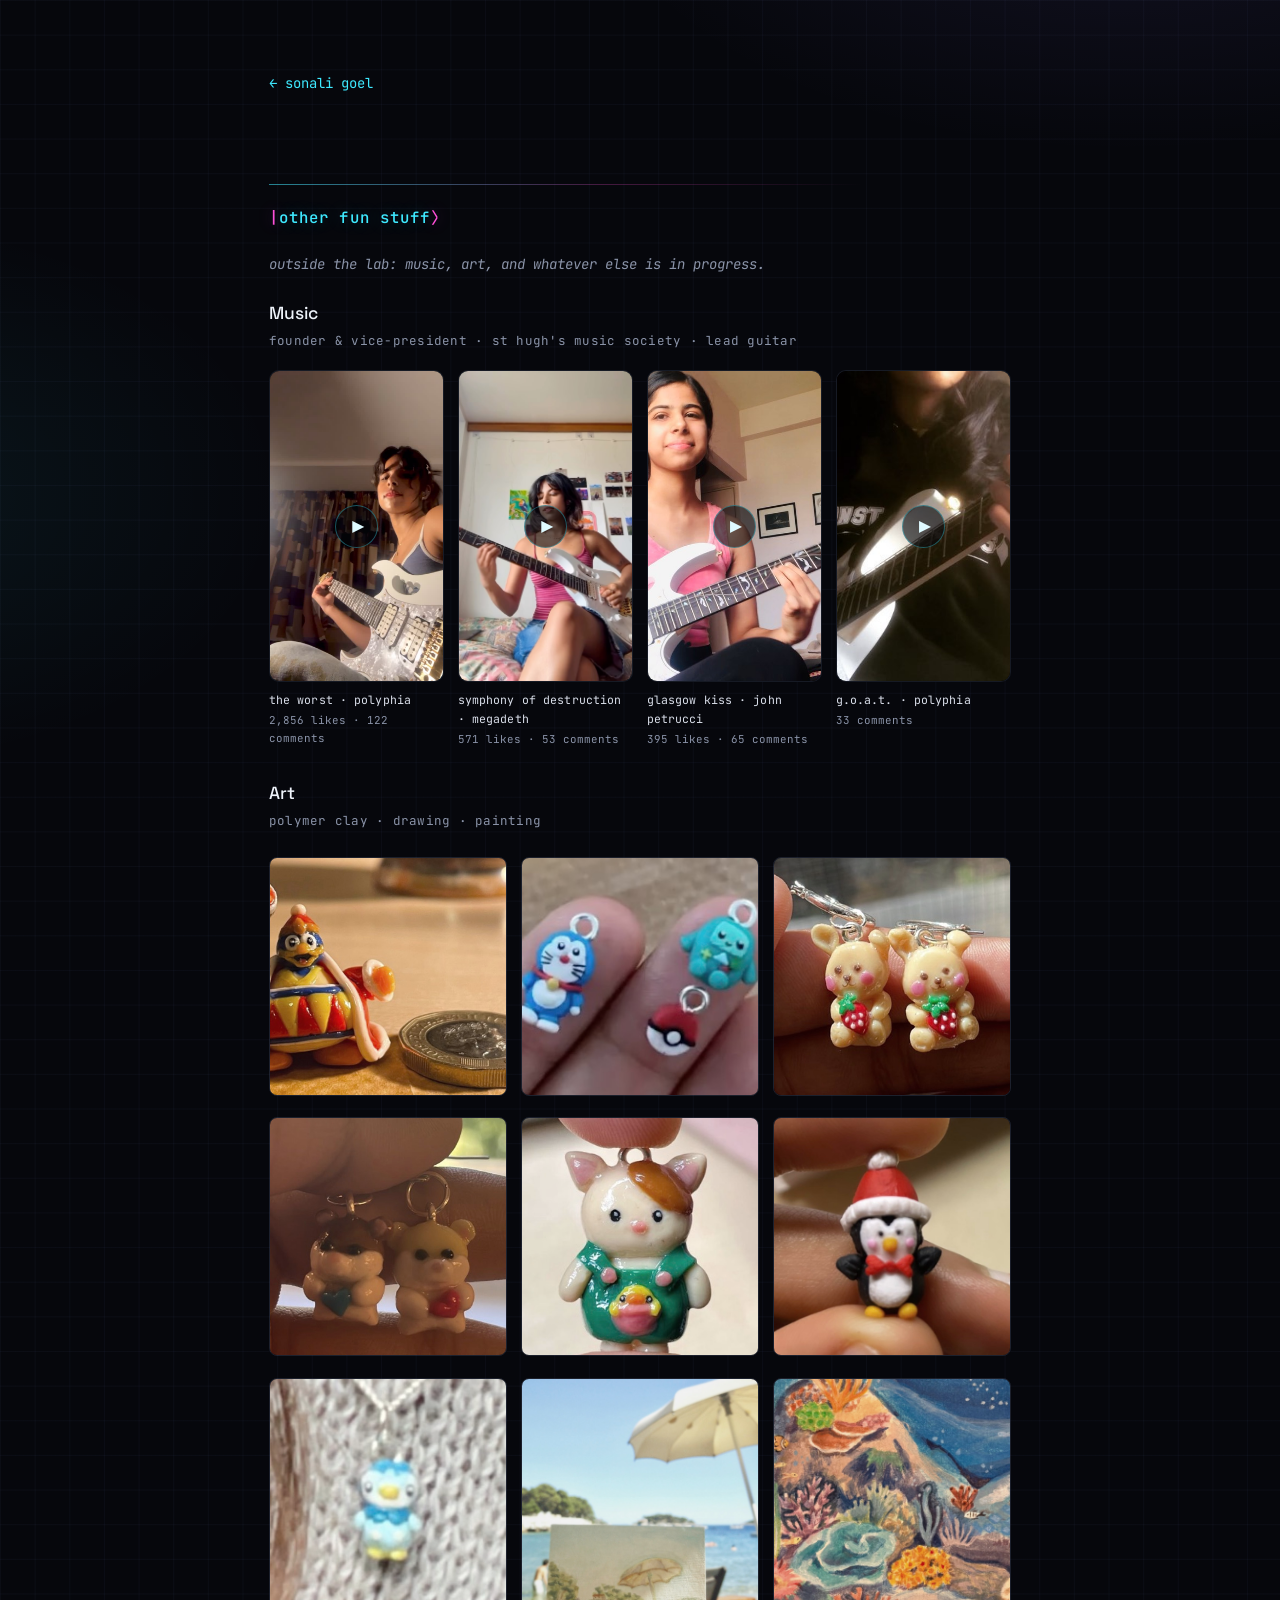
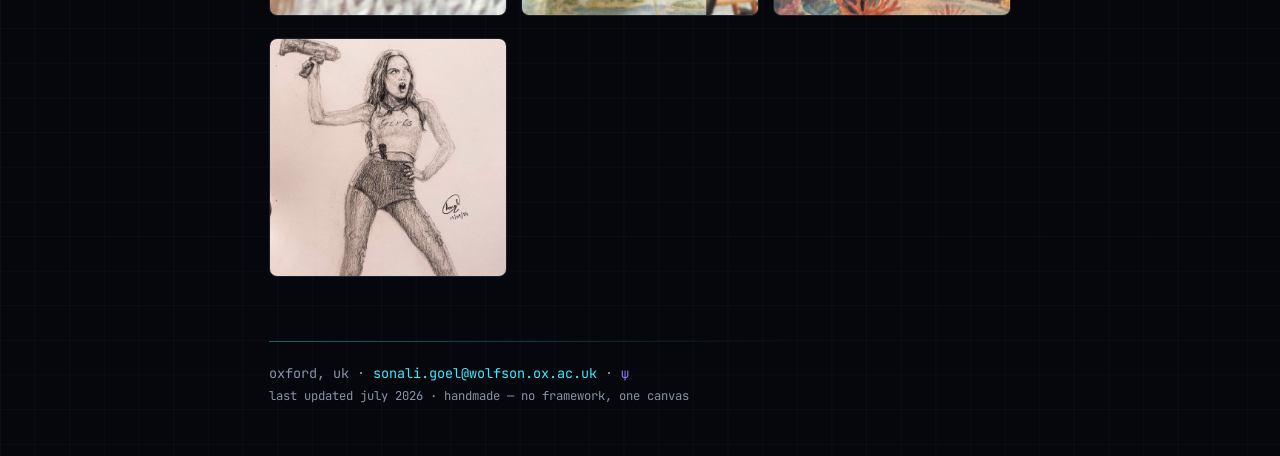
==== life.html @ 5a250461 "Initial commit: personal website" ====
<!DOCTYPE html>
<html lang="en">
<head>
  <meta charset="utf-8">
  <meta name="viewport" content="width=device-width, initial-scale=1">
  <title>Life — Sonali Goel</title>
  <meta name="description" content="Sonali Goel outside the lab — music, art, and everything else.">
  <meta name="theme-color" content="#06070c">
  <link rel="icon" href="data:image/svg+xml,%3Csvg xmlns='http://www.w3.org/2000/svg' viewBox='0 0 64 64'%3E%3Crect width='64' height='64' rx='12' fill='%2306070c'/%3E%3Ctext x='32' y='46' font-family='Georgia,serif' font-size='40' fill='%233ee9ff' text-anchor='middle'%3E%CF%88%3C/text%3E%3C/svg%3E">
  <link rel="preconnect" href="https://fonts.googleapis.com">
  <link rel="preconnect" href="https://fonts.gstatic.com" crossorigin>
  <link href="https://fonts.googleapis.com/css2?family=Space+Grotesk:wght@400;500;700&family=JetBrains+Mono:ital,wght@0,400;0,500;1,400&display=swap" rel="stylesheet">
  <link rel="stylesheet" href="style.css">
</head>
<body>

<!-- Everything non-research lives here. Same editing rules as index.html —
     see the guide comment at the top of that file (plain-text editors only).
     Each thing you do is one <article class="entry"> block: copy the Music
     block to add photography, climbing, whatever. -->

<a class="post-back" href="index.html">&larr; sonali goel</a>

<section id="life">
  <h2><span class="ket">|</span>other fun stuff<span class="ket">&#10217;</span></h2>
  <p class="empty">outside the lab: music, art, and whatever else is in progress.</p>

  <article class="entry">
    <h3>Music</h3>
    <p class="meta">founder &amp; vice-president · st hugh's music society · lead guitar</p>
    <p> </p>
    <div class="videos">
      <!-- Video tiles: poster frame + play badge, clicking opens the post on
           Instagram. Posters live at assets/music-N-poster.jpg. Stats are a
           snapshot (july 2026) — edit the numbers by hand or ask Claude to
           refresh them. Add a tile by copying a <figure> block. -->
      <figure class="clip">
        <a class="clip-link" href="https://www.instagram.com/p/DTikcwgjMxD/" target="_blank" rel="noopener">
          <img src="assets/music-1-poster.jpg" alt="Playing The Worst by Polyphia" onerror="this.closest('figure').remove()">
          <span class="play" aria-hidden="true">&#9654;</span>
        </a>
        <figcaption>
          <span class="clip-title">the worst · polyphia</span>
          <span class="clip-stats" title="on instagram, july 2026">2,856 likes · 122 comments</span>
        </figcaption>
      </figure>
      <figure class="clip">
        <a class="clip-link" href="https://www.instagram.com/reel/DY93eHCtGaY/" target="_blank" rel="noopener">
          <img src="assets/music-2-poster.jpg" alt="Playing the Symphony of Destruction solo by Megadeth" onerror="this.closest('figure').remove()">
          <span class="play" aria-hidden="true">&#9654;</span>
        </a>
        <figcaption>
          <span class="clip-title">symphony of destruction · megadeth</span>
          <span class="clip-stats" title="on instagram, july 2026">571 likes · 53 comments</span>
        </figcaption>
      </figure>
      <figure class="clip">
        <a class="clip-link" href="https://www.instagram.com/reel/CEoz9W8HP42/" target="_blank" rel="noopener">
          <img src="assets/music-3-poster.jpg" alt="Playing Glasgow Kiss by John Petrucci" onerror="this.closest('figure').remove()">
          <span class="play" aria-hidden="true">&#9654;</span>
        </a>
        <figcaption>
          <span class="clip-title">glasgow kiss · john petrucci</span>
          <span class="clip-stats" title="on instagram, july 2026">395 likes · 65 comments</span>
        </figcaption>
      </figure>
      <figure class="clip">
        <a class="clip-link" href="https://www.instagram.com/reel/CByLW_cnwPm/" target="_blank" rel="noopener">
          <img src="assets/music-4-poster.jpg" alt="Playing G.O.A.T. by Polyphia" onerror="this.closest('figure').remove()">
          <span class="play" aria-hidden="true">&#9654;</span>
        </a>
        <figcaption>
          <span class="clip-title">g.o.a.t. · polyphia</span>
          <span class="clip-stats" title="on instagram, july 2026">33 comments</span>
        </figcaption>
      </figure>
    </div>
  </article>

  <article class="entry">
    <h3>Art</h3>
    <p class="meta">polymer clay · drawing · painting</p>
    <p></p>
    <div class="gallery">
      <!-- Drop photos into assets/ named art-1.jpg, art-2.jpg, ... and they appear
           here automatically; missing ones hide themselves. Lead with the clay.
           Need more than 8? Copy a line. Update alt text to describe each piece. -->
      <a href="assets/art-1.jpg"><img src="assets/art-1.jpg" alt="Polymer clay King Dedede figurine next to a one-pound coin for scale" onerror="this.parentElement.remove()"></a>
      <a href="assets/art-2.jpg"><img src="assets/art-2.jpg" alt="Polymer clay Doraemon, Substitute, and Poke Ball charms" onerror="this.parentElement.remove()"></a>
      <a href="assets/art-3.jpg"><img src="assets/art-3.jpg" alt="Polymer clay bunny earrings holding strawberries" onerror="this.parentElement.remove()"></a>
      <a href="assets/art-4.jpg"><img src="assets/art-4.jpg" alt="Polymer clay hamster earrings holding hearts" onerror="this.parentElement.remove()"></a>
      <a href="assets/art-5.jpg"><img src="assets/art-5.jpg" alt="Polymer clay cat charm wearing duck overalls" onerror="this.parentElement.remove()"></a>
      <a href="assets/art-6.jpg"><img src="assets/art-6.jpg" alt="Polymer clay penguin with a santa hat and bow tie" onerror="this.parentElement.remove()"></a>
      <a href="assets/art-7.jpg"><img src="assets/art-7.jpg" alt="Polymer clay Piplup pendant worn on a necklace" onerror="this.parentElement.remove()"></a>
      <a href="assets/art-8.jpg"><img src="assets/art-8.jpg" alt="Watercolor of a beach umbrella and bay, held up against the scene it was painted from" onerror="this.parentElement.remove()"></a>
      <a href="assets/art-9.jpg"><img src="assets/art-9.jpg" alt="Painting of a coral reef with fish, starfish, and sea urchins" onerror="this.parentElement.remove()"></a>
      <a href="assets/art-10.jpg"><img src="assets/art-10.jpg" alt="Pencil drawing of a woman shouting into a megaphone" onerror="this.parentElement.remove()"></a>
      <a href="assets/art-11.jpg"><img src="assets/art-11.jpg" alt="EVA foam halloween costume" onerror="this.parentElement.remove()"></a>
    </div>
  </article>
</section>

<footer>
  <p>oxford, uk ·
  <a href="mailto:sonali.goel@wolfson.ox.ac.uk">sonali.goel@wolfson.ox.ac.uk</a> ·
  <span class="psi">&psi;</span><br>
  <span class="fine">last updated july 2026 · handmade — no framework, one canvas</span></p>
</footer>

</body>
</html>
---- style.css ----
/* Sonali Goel — personal site
   Quantum neon: dark-native, Space Grotesk + JetBrains Mono,
   cyan/magenta/violet accents, Bloch-sphere hero. */

:root {
  --bg: #06070c;
  --ink: #d9dee9;
  --bright: #eef3fa;
  --dim: #8a93a8;
  --cyan: #3ee9ff;
  --magenta: #ff4fd8;
  --violet: #8f7bff;
  --hair: rgba(140, 160, 220, 0.16);
  --glow-c: rgba(62, 233, 255, 0.25);
}

* { box-sizing: border-box; }

html { font-size: 16.5px; }

body {
  margin: 0 auto;
  max-width: 48rem;
  padding: 4.2rem 1.5rem 3rem;
  color: var(--ink);
  font-family: "Space Grotesk", system-ui, -apple-system, sans-serif;
  line-height: 1.66;
  background-color: var(--bg);
  background-image:
    radial-gradient(56rem 32rem at 88% -8%, rgba(143, 123, 255, 0.11), transparent 60%),
    radial-gradient(44rem 28rem at -12% 24%, rgba(62, 233, 255, 0.07), transparent 60%),
    linear-gradient(rgba(120, 140, 220, 0.045) 1px, transparent 1px),
    linear-gradient(90deg, rgba(120, 140, 220, 0.045) 1px, transparent 1px);
  background-size: auto, auto, 100% 2.1rem, 2.1rem 100%;
  text-rendering: optimizeLegibility;
  -webkit-font-smoothing: antialiased;
}

::selection { background: rgba(255, 79, 216, 0.35); }

.mono, .role, .tagline, .links, .meta, .empty, h2, .fine, .post-back {
  font-family: "JetBrains Mono", ui-monospace, "SF Mono", Menlo, monospace;
}

/* ---------- hero ---------- */

.hero {
  position: relative;
  display: grid;
  grid-template-columns: 1fr 300px;
  gap: 1.8rem;
  align-items: center;
}

h1 {
  margin: 0;
  font-size: 2.55rem;
  font-weight: 700;
  letter-spacing: -0.02em;
  line-height: 1.1;
  background: linear-gradient(93deg, var(--bright) 0%, var(--bright) 38%,
              var(--cyan) 62%, var(--violet) 82%, var(--magenta) 100%);
  -webkit-background-clip: text;
  background-clip: text;
  color: transparent;
  filter: drop-shadow(0 0 22px rgba(62, 233, 255, 0.16));
}

.role {
  margin: 0.55rem 0 0;
  font-size: 0.82rem;
  letter-spacing: 0.03em;
  color: var(--dim);
}

.tagline {
  margin: 1.25rem 0 0;
  font-size: 0.92rem;
  min-height: 2.9em;
  color: var(--ink);
}

.tagline .prompt { color: var(--magenta); }

.cursor {
  color: var(--cyan);
  animation: blink 1.1s steps(1) infinite;
}

@keyframes blink { 50% { opacity: 0; } }

.links {
  margin-top: 1.1rem;
  font-size: 0.84rem;
  letter-spacing: 0.02em;
}

.links a {
  color: var(--cyan);
  text-decoration: none;
  margin-right: 0.65rem;
  transition: text-shadow 140ms ease, color 140ms ease;
}

.links a:hover { text-shadow: 0 0 12px var(--glow-c); color: #9df3ff; }

#bloch {
  width: 300px;
  aspect-ratio: 1;
  display: block;
  justify-self: end;
}

/* ---------- intro ---------- */

.intro { margin-top: 2.4rem; }
.intro p { margin: 0; font-size: 1.0rem; }

em { font-style: normal; color: #b9abff; }

/* ---------- sections ---------- */

section { margin-top: 3rem; }

h2 {
  margin: 0 0 1.3rem;
  padding-top: 1.2rem;
  border-top: 1px solid;
  border-image: linear-gradient(90deg, rgba(62, 233, 255, 0.55),
                rgba(255, 79, 216, 0.25) 45%, transparent 80%) 1;
  font-size: 0.95rem;
  font-weight: 500;
  letter-spacing: 0.07em;
  color: var(--cyan);
  text-shadow: 0 0 16px var(--glow-c);
}

h2 .ket { color: var(--magenta); text-shadow: 0 0 14px rgba(255, 79, 216, 0.35); }

/* ---------- entries ---------- */

#research { counter-reset: entry; }

.entry { position: relative; margin: 0 0 1.9rem; }
#research .entry { counter-increment: entry; padding-left: 2.5rem; }
.entry:last-child { margin-bottom: 0; }

#research .entry::before {
  content: counter(entry, decimal-leading-zero);
  position: absolute;
  left: 0;
  top: 0.28rem;
  font-family: "JetBrains Mono", ui-monospace, monospace;
  font-size: 0.72rem;
  color: var(--violet);
  opacity: 0.9;
  transition: color 140ms ease, text-shadow 140ms ease;
}

.entry:hover::before { color: var(--cyan); text-shadow: 0 0 10px var(--glow-c); }

.entry h3 {
  margin: 0;
  font-size: 1.06rem;
  font-weight: 500;
  letter-spacing: 0.005em;
  color: var(--bright);
  transition: text-shadow 140ms ease;
}

.entry:hover h3 { text-shadow: 0 0 14px var(--glow-c); }

.entry h3 a {
  color: inherit;
  text-decoration: underline;
  text-decoration-style: dotted;
  text-decoration-thickness: 1px;
  text-decoration-color: rgba(62, 233, 255, 0.45);
  text-underline-offset: 4px;
}

.entry h3 a::after {
  content: " [" attr(data-link) " \2197]";
  font-family: "JetBrains Mono", ui-monospace, monospace;
  font-weight: 400;
  font-size: 0.72em;
  letter-spacing: 0.02em;
  color: var(--cyan);
  text-shadow: 0 0 12px var(--glow-c);
  white-space: nowrap;
}

.entry h3 a:hover {
  text-decoration-style: solid;
  text-decoration-color: var(--cyan);
}

.entry .meta {
  margin: 0.18rem 0 0.4rem;
  font-size: 0.76rem;
  letter-spacing: 0.02em;
  text-transform: lowercase;
  color: var(--dim);
}

.meta .hl { color: var(--magenta); }

.entry p { margin: 0; font-size: 0.95rem; }

.empty {
  margin: 0;
  font-size: 0.85rem;
  font-style: italic;
  color: var(--dim);
}

.empty + .entry { margin-top: 1.4rem; }

/* ---------- portrait & gallery ---------- */

.about-flex {
  display: grid;
  grid-template-columns: 1fr 176px;
  gap: 1.7rem;
  align-items: start;
}

.about-flex p { margin: 0; }

.portrait {
  width: 100%;
  aspect-ratio: 4 / 5;
  object-fit: cover;
  border-radius: 12px;
  border: 1px solid rgba(120, 140, 220, 0.35);
  box-shadow: 0 0 0 1px rgba(62, 233, 255, 0.12), 0 0 30px rgba(143, 123, 255, 0.16);
  filter: saturate(0.8);
  transition: filter 160ms ease, box-shadow 160ms ease;
}

.portrait:hover {
  filter: none;
  box-shadow: 0 0 0 1px rgba(62, 233, 255, 0.3), 0 0 32px rgba(62, 233, 255, 0.2);
}

.gallery {
  display: grid;
  grid-template-columns: repeat(3, 1fr);
  gap: 0.8rem;
  margin-top: 1.5rem;
}

.gallery a { display: block; }

.videos {
  display: grid;
  grid-template-columns: repeat(4, 1fr);
  gap: 0.8rem;
  margin-top: 1.1rem;
}

.clip-link {
  position: relative;
  display: block;
  aspect-ratio: 9 / 16;
  border-radius: 10px;
  overflow: hidden;
  border: 1px solid var(--hair);
  background: #000;
  transition: border-color 160ms ease, box-shadow 160ms ease;
}

.clip-link img {
  width: 100%;
  height: 100%;
  object-fit: cover;
  display: block;
}

.clip-link .play {
  position: absolute;
  inset: 0;
  margin: auto;
  width: 2.6rem;
  height: 2.6rem;
  display: grid;
  place-items: center;
  padding-left: 0.2rem;
  border-radius: 50%;
  background: rgba(6, 7, 12, 0.6);
  border: 1px solid rgba(62, 233, 255, 0.35);
  color: #dffaff;
  font-size: 0.95rem;
  transition: background 160ms ease, border-color 160ms ease, box-shadow 160ms ease;
}

.clip-link:hover {
  border-color: rgba(62, 233, 255, 0.5);
  box-shadow: 0 0 18px rgba(62, 233, 255, 0.15);
}

.clip-link:hover .play {
  background: rgba(6, 7, 12, 0.75);
  border-color: var(--cyan);
  box-shadow: 0 0 16px rgba(62, 233, 255, 0.35);
}

.videos figure { margin: 0; }

.videos figcaption {
  font-family: "JetBrains Mono", ui-monospace, monospace;
  margin-top: 0.45rem;
}

.clip-title {
  display: block;
  font-size: 0.7rem;
  letter-spacing: 0.01em;
  color: var(--ink);
}

.clip-stats {
  display: block;
  margin-top: 0.12rem;
  font-size: 0.66rem;
  color: var(--dim);
}

.gallery img {
  width: 100%;
  aspect-ratio: 1;
  object-fit: cover;
  border-radius: 8px;
  border: 1px solid var(--hair);
  filter: saturate(0.8);
  transition: filter 160ms ease, border-color 160ms ease, box-shadow 160ms ease;
}

.gallery img:hover {
  filter: none;
  border-color: rgba(62, 233, 255, 0.5);
  box-shadow: 0 0 18px rgba(62, 233, 255, 0.15);
}

/* ---------- demo figure (disorder page) ---------- */

.demo { margin: 1.7rem 0 1.6rem; }

.demo a {
  display: block;
  border: 1px solid var(--hair);
  border-radius: 10px;
  overflow: hidden;
  background: #fff;
  transition: border-color 160ms ease, box-shadow 160ms ease;
}

.demo a:hover {
  border-color: rgba(62, 233, 255, 0.5);
  box-shadow: 0 0 18px rgba(62, 233, 255, 0.15);
}

.demo img { width: 100%; display: block; }

.demo figcaption {
  font-family: "JetBrains Mono", ui-monospace, monospace;
  font-size: 0.72rem;
  line-height: 1.55;
  color: var(--dim);
  margin-top: 0.55rem;
}

#disorder p { font-size: 0.98rem; margin: 0 0 1rem; }
#disorder .empty { margin-bottom: 0; }

/* ---------- links ---------- */

a {
  color: var(--cyan);
  text-decoration: underline;
  text-decoration-thickness: 1px;
  text-underline-offset: 3px;
  text-decoration-color: rgba(62, 233, 255, 0.35);
  transition: text-decoration-color 140ms ease, text-shadow 140ms ease;
}

a:hover { text-decoration-color: var(--cyan); text-shadow: 0 0 12px var(--glow-c); }

:focus-visible { outline: 1.5px solid var(--magenta); outline-offset: 3px; }

/* ---------- footer ---------- */

footer {
  margin-top: 3.4rem;
  padding-top: 1.2rem;
  border-top: 1px solid;
  border-image: linear-gradient(90deg, rgba(62, 233, 255, 0.4), transparent 70%) 1;
  font-size: 0.82rem;
  font-family: "JetBrains Mono", ui-monospace, monospace;
  color: var(--dim);
}

footer p { margin: 0; }
footer a { color: var(--cyan); text-decoration: none; }
.psi { color: var(--violet); }
.fine { font-size: 0.74rem; }

/* ---------- post pages ---------- */

.post-back {
  display: inline-block;
  margin-bottom: 2.4rem;
  font-size: 0.84rem;
  color: var(--cyan);
  text-decoration: none;
}

.post h1 { font-size: 1.75rem; }

.post .meta {
  margin: 0.4rem 0 0;
  font-family: "JetBrains Mono", ui-monospace, monospace;
  font-size: 0.8rem;
  color: var(--dim);
}

.post-body { margin-top: 2rem; }
.post-body p { margin: 0 0 1rem; }

.post-body h2 {
  border: 0;
  padding: 0;
  margin: 2rem 0 0.6rem;
  font-family: "Space Grotesk", system-ui, sans-serif;
  font-size: 1.12rem;
  font-weight: 600;
  letter-spacing: 0;
  color: var(--bright);
  text-shadow: none;
}

.post-body code {
  font-family: "JetBrains Mono", ui-monospace, monospace;
  font-size: 0.85em;
  color: #a7eeff;
  background: rgba(62, 233, 255, 0.07);
  border: 1px solid rgba(62, 233, 255, 0.16);
  padding: 0.06em 0.32em;
  border-radius: 4px;
}

/* ---------- small screens ---------- */

@media (max-width: 720px) {
  html { font-size: 16px; }
  body { padding-top: 3rem; }
  .hero { grid-template-columns: 1fr; }
  h1 { font-size: 2.05rem; }
  .about-flex { grid-template-columns: 1fr; }
  .portrait { order: -1; width: 156px; }
  .gallery { grid-template-columns: repeat(2, 1fr); }
  .videos { grid-template-columns: repeat(2, 1fr); }
  #bloch {
    position: absolute;
    top: -1.6rem;
    right: -1.8rem;
    width: 220px;
    opacity: 0.33;
    z-index: -1;
  }
}

/* ---------- reduced motion ---------- */

@media (prefers-reduced-motion: reduce) {
  .cursor { animation: none; }
}
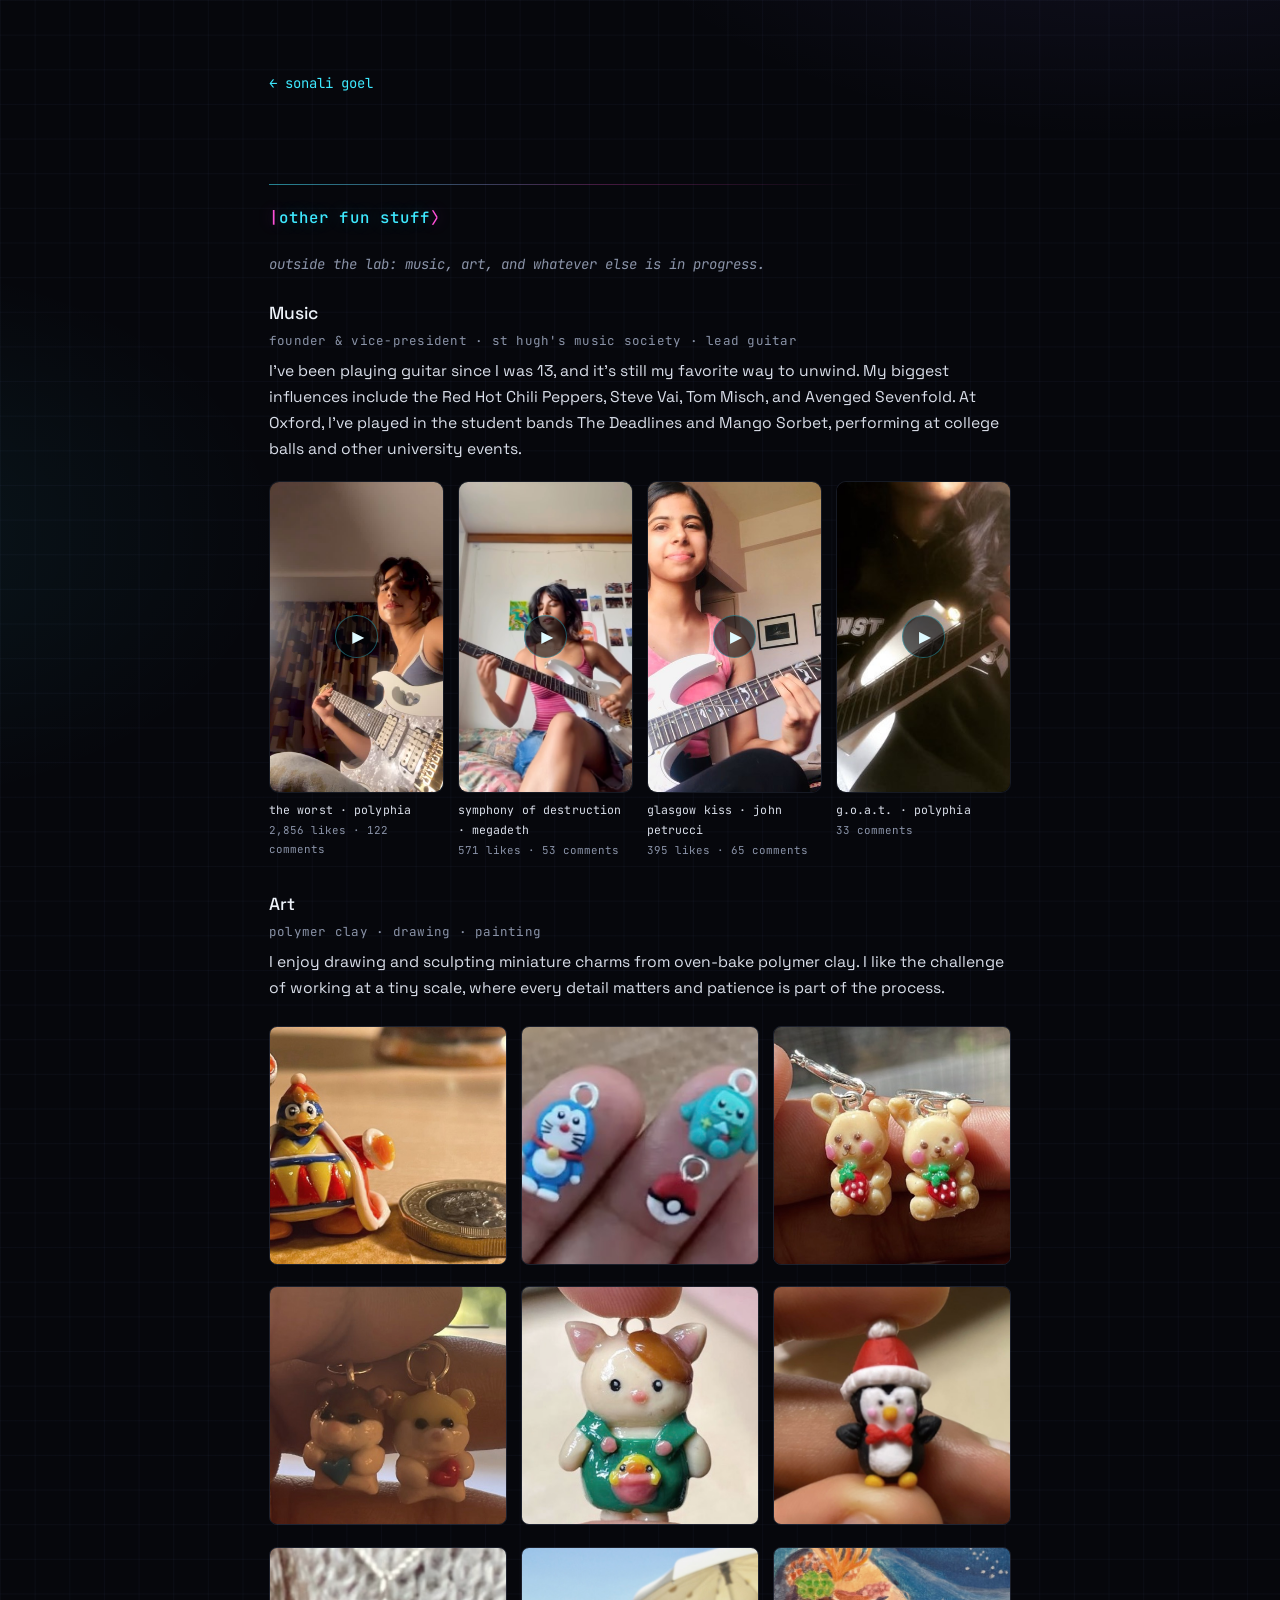
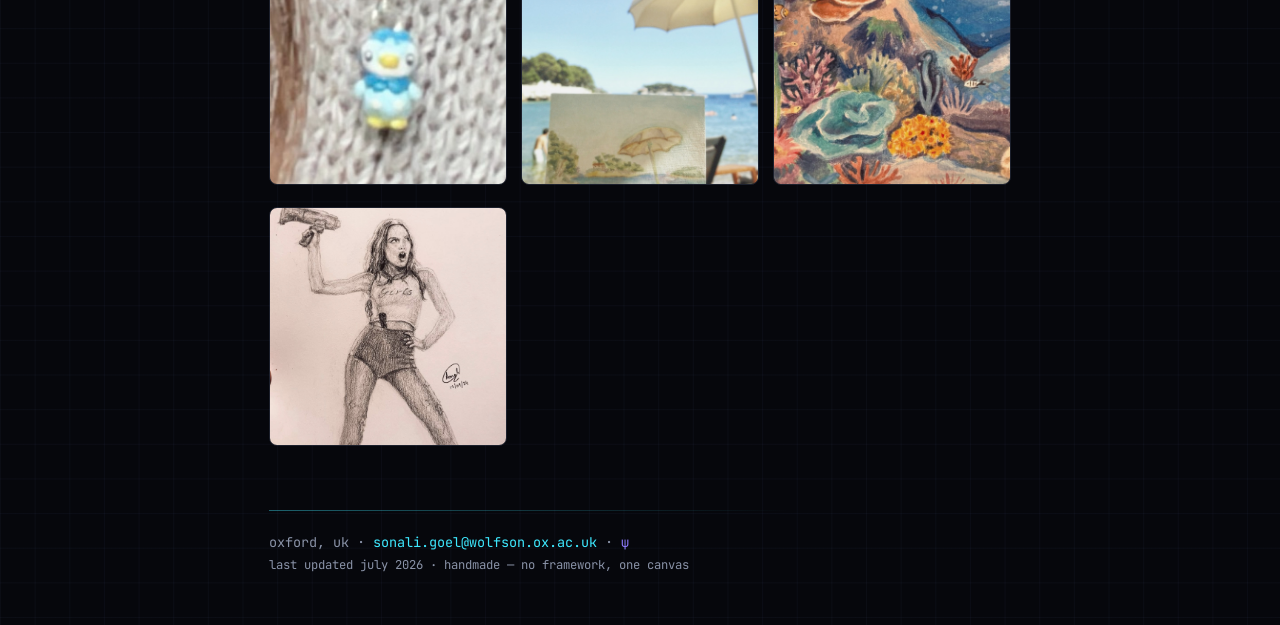
==== commit c606dd22: "Add Music and Art bios; update homepage taglines" ====
--- a/life.html
+++ b/life.html
@@ -28,7 +28,7 @@
   <article class="entry">
     <h3>Music</h3>
     <p class="meta">founder &amp; vice-president · st hugh's music society · lead guitar</p>
-    <p> </p>
+    <p> I’ve been playing guitar since I was 13, and it’s still my favorite way to unwind. My biggest influences include the Red Hot Chili Peppers, Steve Vai, Tom Misch, and Avenged Sevenfold. At Oxford, I’ve played in the student bands The Deadlines and Mango Sorbet, performing at college balls and other university events.</p>
     <div class="videos">
       <!-- Video tiles: poster frame + play badge, clicking opens the post on
            Instagram. Posters live at assets/music-N-poster.jpg. Stats are a
@@ -80,7 +80,7 @@
   <article class="entry">
     <h3>Art</h3>
     <p class="meta">polymer clay · drawing · painting</p>
-    <p></p>
+    <p>I enjoy drawing and sculpting miniature charms from oven-bake polymer clay. I like the challenge of working at a tiny scale, where every detail matters and patience is part of the process.</p>
     <div class="gallery">
       <!-- Drop photos into assets/ named art-1.jpg, art-2.jpg, ... and they appear
            here automatically; missing ones hide themselves. Lead with the clay.
